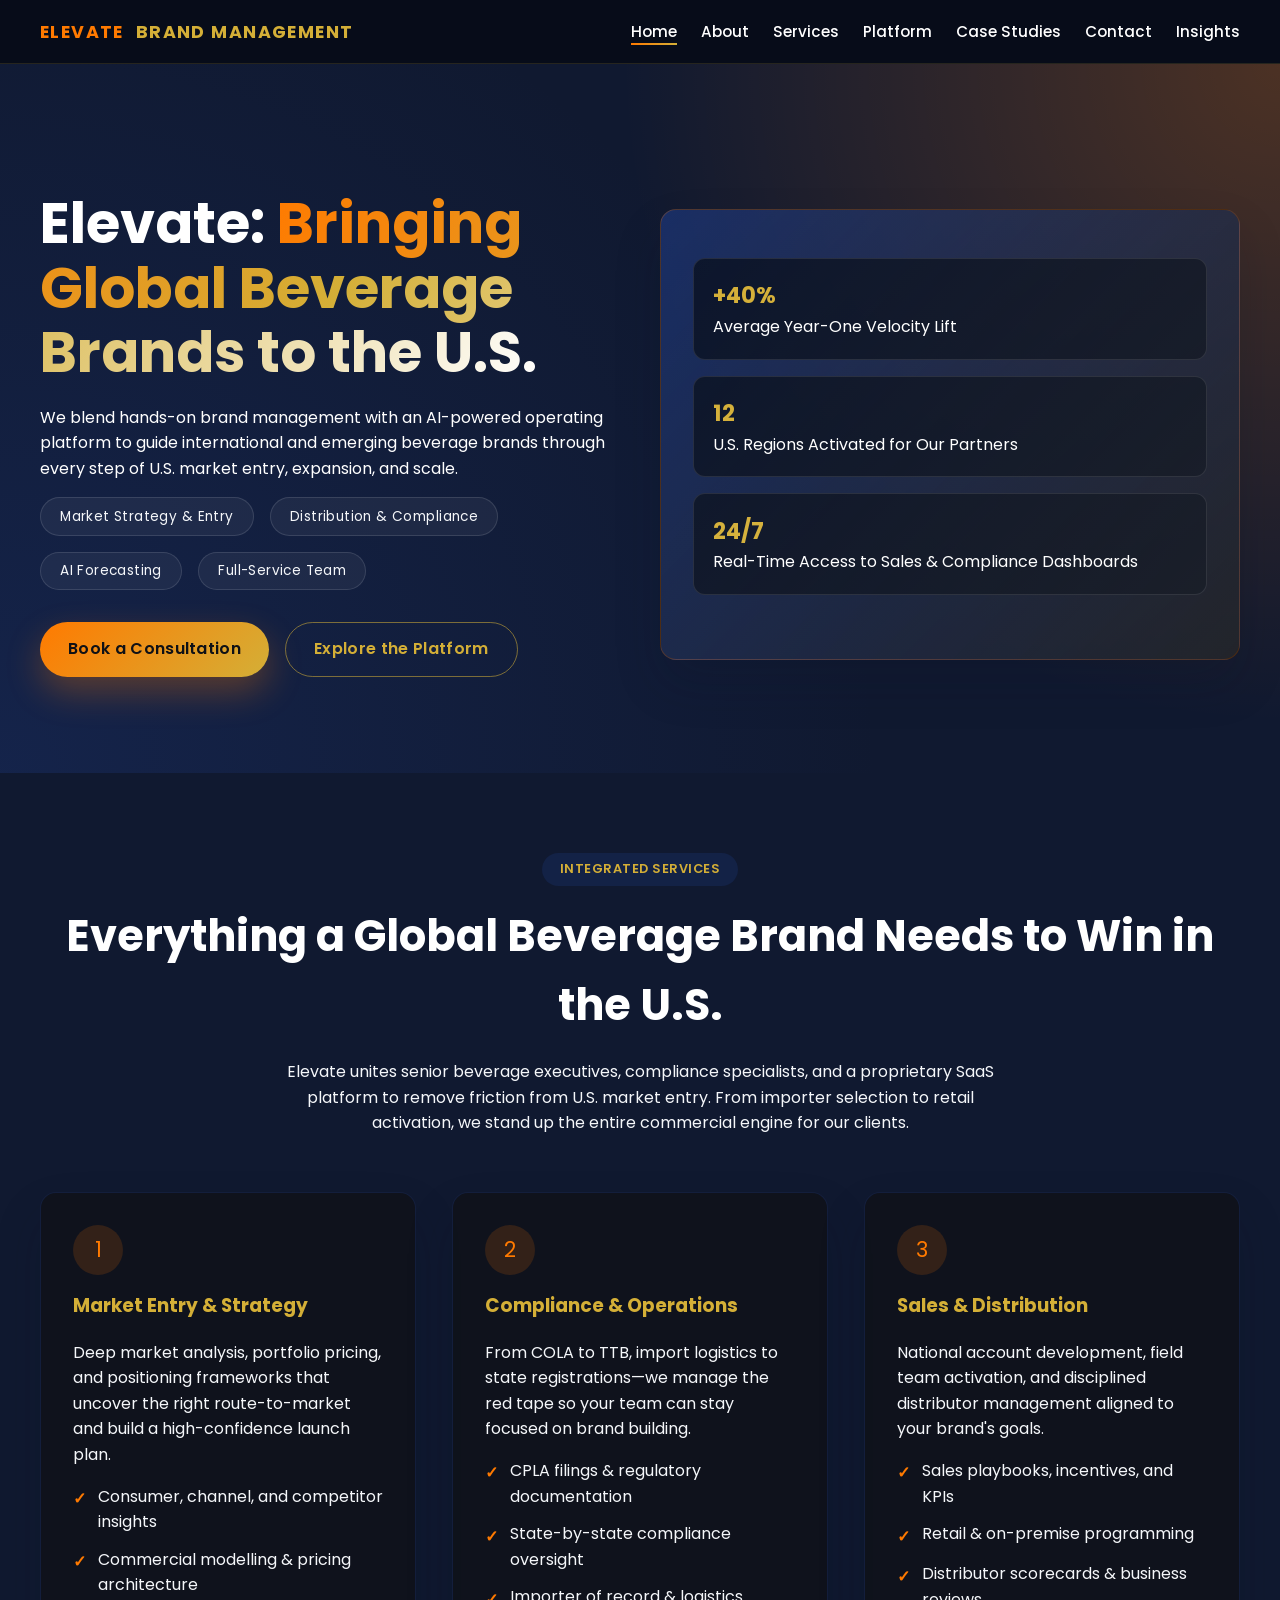
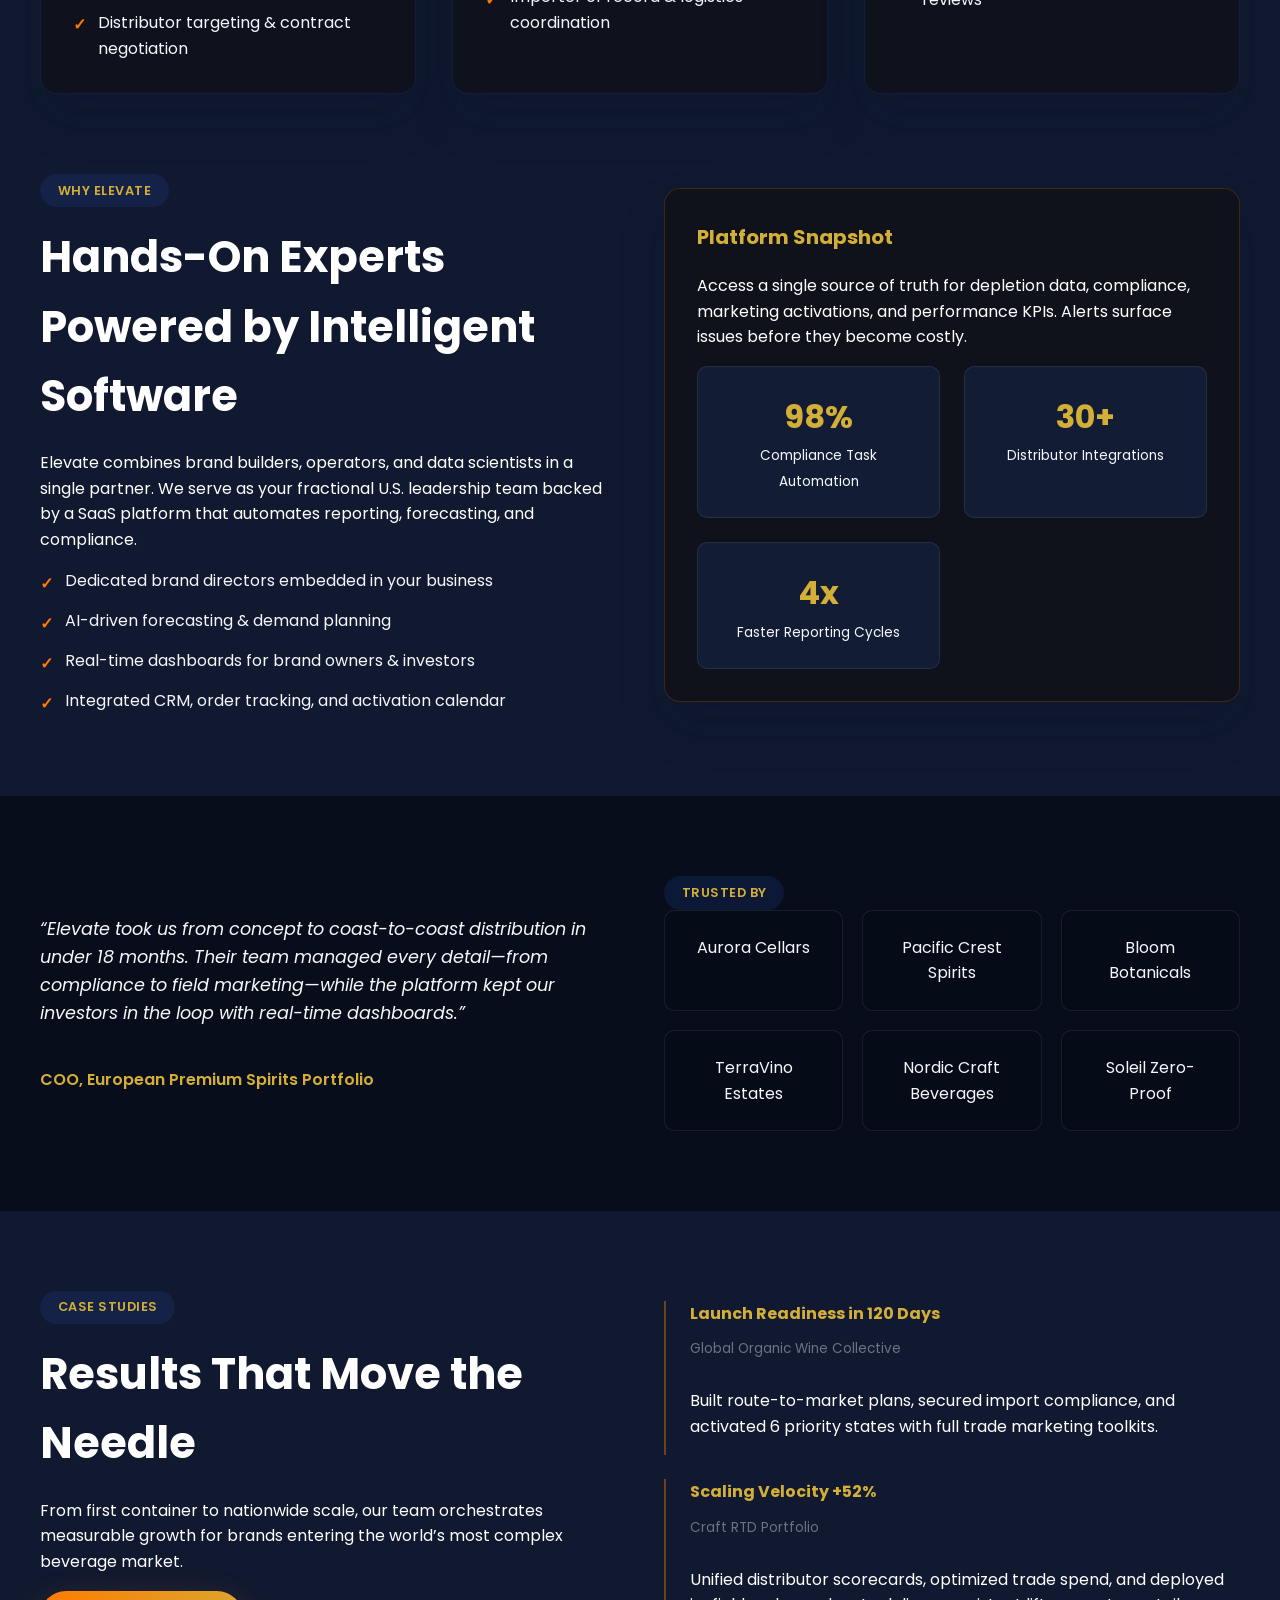
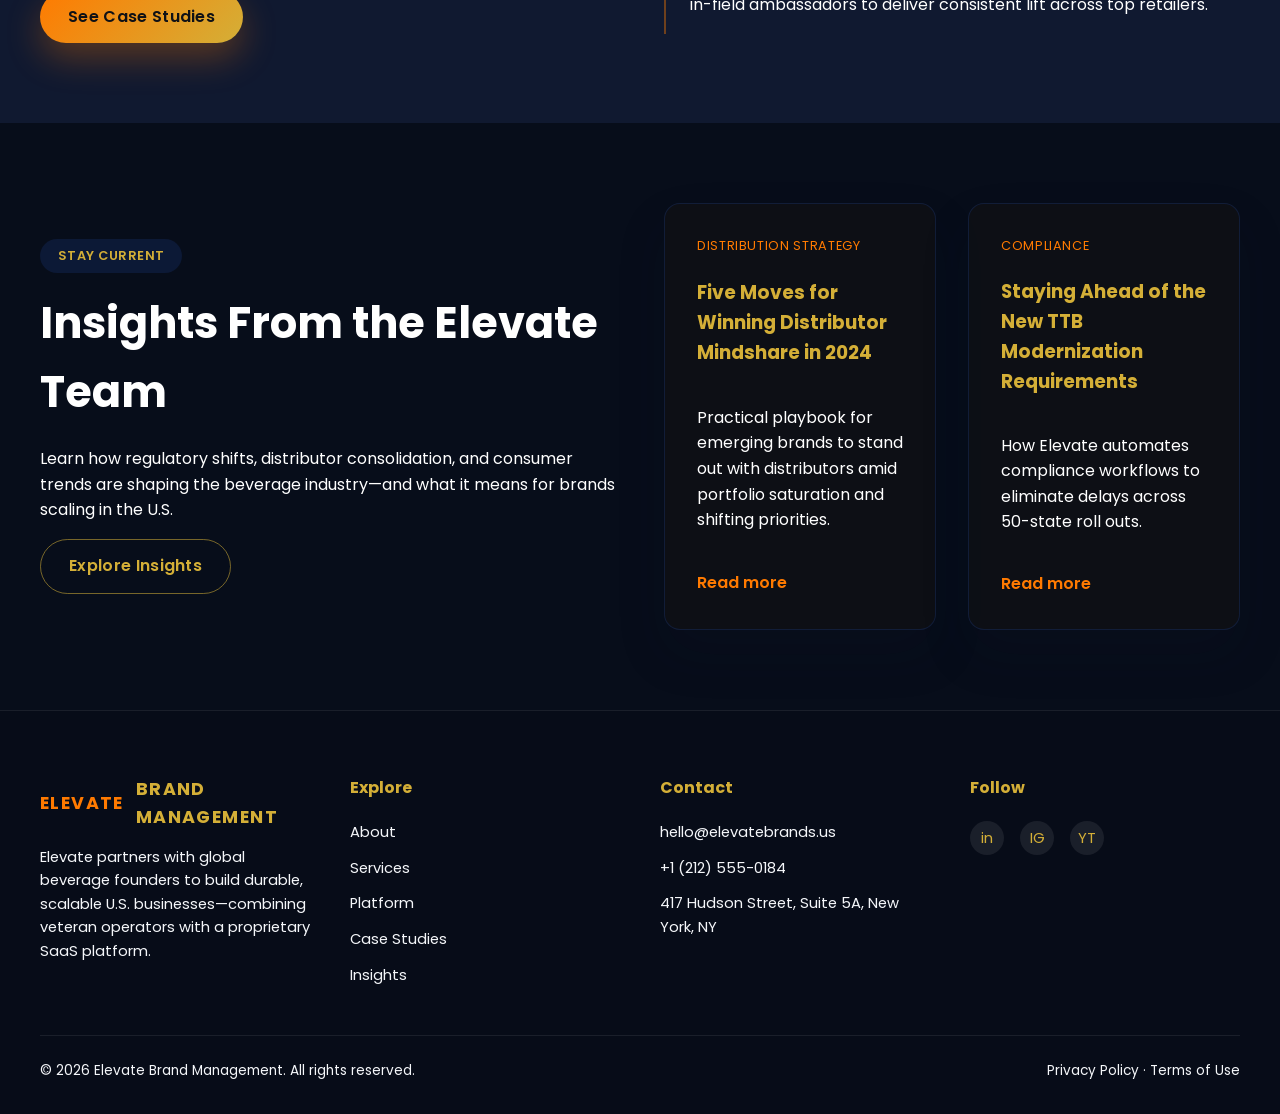
==== index.html @ 3a1da19d "Create Elevate marketing site" ====
<!DOCTYPE html>
<html lang="en">
  <head>
    <meta charset="UTF-8" />
    <meta name="viewport" content="width=device-width, initial-scale=1.0" />
    <title>Elevate | Bringing Global Beverage Brands to the U.S.</title>
    <link rel="preconnect" href="https://fonts.googleapis.com" />
    <link rel="preconnect" href="https://fonts.gstatic.com" crossorigin />
    <link
      href="https://fonts.googleapis.com/css2?family=Poppins:wght@400;500;600;700&family=Source+Sans+Pro:wght@400;600&display=swap"
      rel="stylesheet"
    />
    <link rel="stylesheet" href="assets/css/styles.css" />
  </head>
  <body>
    <header>
      <div class="container navbar">
        <a class="nav-brand" href="index.html">
          <span>Elevate</span> Brand Management
        </a>
        <nav>
          <button class="nav-toggle" aria-label="Toggle navigation">
            <span></span>
            <span></span>
            <span></span>
          </button>
          <ul class="nav-links">
            <li><a href="index.html">Home</a></li>
            <li><a href="about.html">About</a></li>
            <li><a href="services.html">Services</a></li>
            <li><a href="platform.html">Platform</a></li>
            <li><a href="case-studies.html">Case Studies</a></li>
            <li><a href="contact.html">Contact</a></li>
            <li><a href="blog.html">Insights</a></li>
          </ul>
        </nav>
      </div>
    </header>

    <main>
      <section class="hero">
        <div class="container hero-content">
          <div class="hero-text">
            <h1>
              Elevate: <span class="highlight">Bringing Global Beverage Brands to the U.S.</span>
            </h1>
            <p>
              We blend hands-on brand management with an AI-powered operating platform to guide
              international and emerging beverage brands through every step of U.S. market entry,
              expansion, and scale.
            </p>
            <div class="badge-row">
              <span class="badge">Market Strategy & Entry</span>
              <span class="badge">Distribution & Compliance</span>
              <span class="badge">AI Forecasting</span>
              <span class="badge">Full-Service Team</span>
            </div>
            <div style="margin-top: 2rem; display: flex; flex-wrap: wrap; gap: 1rem">
              <a class="btn" href="contact.html">Book a Consultation</a>
              <a class="btn secondary" href="platform.html">Explore the Platform</a>
            </div>
          </div>
          <div class="hero-image">
            <div class="stat-chip">
              <strong>+40%</strong>
              <span>Average Year-One Velocity Lift</span>
            </div>
            <div class="stat-chip">
              <strong>12</strong>
              <span>U.S. Regions Activated for Our Partners</span>
            </div>
            <div class="stat-chip">
              <strong>24/7</strong>
              <span>Real-Time Access to Sales & Compliance Dashboards</span>
            </div>
          </div>
        </div>
      </section>

      <section class="section" id="services">
        <div class="container">
          <div class="section-header">
            <span class="section-label">Integrated Services</span>
            <h2>Everything a Global Beverage Brand Needs to Win in the U.S.</h2>
            <p class="section-intro">
              Elevate unites senior beverage executives, compliance specialists, and a proprietary
              SaaS platform to remove friction from U.S. market entry. From importer selection to
              retail activation, we stand up the entire commercial engine for our clients.
            </p>
          </div>
          <div class="grid cols-3">
            <article class="card">
              <div class="icon-circle">1</div>
              <h3>Market Entry & Strategy</h3>
              <p>
                Deep market analysis, portfolio pricing, and positioning frameworks that uncover the
                right route-to-market and build a high-confidence launch plan.
              </p>
              <ul class="list">
                <li>Consumer, channel, and competitor insights</li>
                <li>Commercial modelling & pricing architecture</li>
                <li>Distributor targeting & contract negotiation</li>
              </ul>
            </article>
            <article class="card">
              <div class="icon-circle">2</div>
              <h3>Compliance & Operations</h3>
              <p>
                From COLA to TTB, import logistics to state registrations—we manage the red tape so
                your team can stay focused on brand building.
              </p>
              <ul class="list">
                <li>CPLA filings & regulatory documentation</li>
                <li>State-by-state compliance oversight</li>
                <li>Importer of record & logistics coordination</li>
              </ul>
            </article>
            <article class="card">
              <div class="icon-circle">3</div>
              <h3>Sales & Distribution</h3>
              <p>
                National account development, field team activation, and disciplined distributor
                management aligned to your brand's goals.
              </p>
              <ul class="list">
                <li>Sales playbooks, incentives, and KPIs</li>
                <li>Retail & on-premise programming</li>
                <li>Distributor scorecards & business reviews</li>
              </ul>
            </article>
          </div>
        </div>
      </section>

      <section class="section" style="padding-top: 0">
        <div class="container split">
          <div>
            <span class="section-label">Why Elevate</span>
            <h2>Hands-On Experts Powered by Intelligent Software</h2>
            <p>
              Elevate combines brand builders, operators, and data scientists in a single partner. We
              serve as your fractional U.S. leadership team backed by a SaaS platform that automates
              reporting, forecasting, and compliance.
            </p>
            <ul class="list">
              <li>Dedicated brand directors embedded in your business</li>
              <li>AI-driven forecasting & demand planning</li>
              <li>Real-time dashboards for brand owners & investors</li>
              <li>Integrated CRM, order tracking, and activation calendar</li>
            </ul>
          </div>
          <div class="hero-card">
            <h3>Platform Snapshot</h3>
            <p>
              Access a single source of truth for depletion data, compliance, marketing activations,
              and performance KPIs. Alerts surface issues before they become costly.
            </p>
            <div class="stat-grid">
              <div class="stat">
                <h4>98%</h4>
                <span>Compliance Task Automation</span>
              </div>
              <div class="stat">
                <h4>30+</h4>
                <span>Distributor Integrations</span>
              </div>
              <div class="stat">
                <h4>4x</h4>
                <span>Faster Reporting Cycles</span>
              </div>
            </div>
          </div>
        </div>
      </section>

      <section class="section" style="background: rgba(7, 12, 24, 0.92)">
        <div class="container split">
          <div class="testimonial">
            <blockquote>
              “Elevate took us from concept to coast-to-coast distribution in under 18 months. Their
              team managed every detail—from compliance to field marketing—while the platform kept our
              investors in the loop with real-time dashboards.”
            </blockquote>
            <cite>COO, European Premium Spirits Portfolio</cite>
          </div>
          <div>
            <span class="section-label">Trusted By</span>
            <div class="clients">
              <div class="client-card">Aurora Cellars</div>
              <div class="client-card">Pacific Crest Spirits</div>
              <div class="client-card">Bloom Botanicals</div>
              <div class="client-card">TerraVino Estates</div>
              <div class="client-card">Nordic Craft Beverages</div>
              <div class="client-card">Soleil Zero-Proof</div>
            </div>
          </div>
        </div>
      </section>

      <section class="section">
        <div class="container split">
          <div>
            <span class="section-label">Case Studies</span>
            <h2>Results That Move the Needle</h2>
            <p>
              From first container to nationwide scale, our team orchestrates measurable growth for
              brands entering the world’s most complex beverage market.
            </p>
            <a class="btn" href="case-studies.html">See Case Studies</a>
          </div>
          <div class="timeline">
            <div class="timeline-item">
              <h4>Launch Readiness in 120 Days</h4>
              <span>Global Organic Wine Collective</span>
              <p>
                Built route-to-market plans, secured import compliance, and activated 6 priority
                states with full trade marketing toolkits.
              </p>
            </div>
            <div class="timeline-item">
              <h4>Scaling Velocity +52%</h4>
              <span>Craft RTD Portfolio</span>
              <p>
                Unified distributor scorecards, optimized trade spend, and deployed in-field
                ambassadors to deliver consistent lift across top retailers.
              </p>
            </div>
          </div>
        </div>
      </section>

      <section class="section" style="background: rgba(7, 12, 24, 0.92)">
        <div class="container split">
          <div>
            <span class="section-label">Stay Current</span>
            <h2>Insights From the Elevate Team</h2>
            <p>
              Learn how regulatory shifts, distributor consolidation, and consumer trends are shaping
              the beverage industry—and what it means for brands scaling in the U.S.
            </p>
            <a class="btn secondary" href="blog.html">Explore Insights</a>
          </div>
          <div class="blog-list">
            <article class="blog-card">
              <span>Distribution Strategy</span>
              <h3>Five Moves for Winning Distributor Mindshare in 2024</h3>
              <p>
                Practical playbook for emerging brands to stand out with distributors amid portfolio
                saturation and shifting priorities.
              </p>
              <a href="blog.html">Read more</a>
            </article>
            <article class="blog-card">
              <span>Compliance</span>
              <h3>Staying Ahead of the New TTB Modernization Requirements</h3>
              <p>
                How Elevate automates compliance workflows to eliminate delays across 50-state roll
                outs.
              </p>
              <a href="blog.html">Read more</a>
            </article>
          </div>
        </div>
      </section>
    </main>

    <footer>
      <div class="container">
        <div class="footer-grid">
          <div>
            <a class="nav-brand" href="index.html">
              <span>Elevate</span> Brand Management
            </a>
            <p>
              Elevate partners with global beverage founders to build durable, scalable U.S.
              businesses—combining veteran operators with a proprietary SaaS platform.
            </p>
          </div>
          <div>
            <h4>Explore</h4>
            <ul>
              <li><a href="about.html">About</a></li>
              <li><a href="services.html">Services</a></li>
              <li><a href="platform.html">Platform</a></li>
              <li><a href="case-studies.html">Case Studies</a></li>
              <li><a href="blog.html">Insights</a></li>
            </ul>
          </div>
          <div>
            <h4>Contact</h4>
            <ul>
              <li>hello@elevatebrands.us</li>
              <li>+1 (212) 555-0184</li>
              <li>417 Hudson Street, Suite 5A, New York, NY</li>
            </ul>
          </div>
          <div>
            <h4>Follow</h4>
            <div class="socials">
              <a href="#" aria-label="LinkedIn">in</a>
              <a href="#" aria-label="Instagram">IG</a>
              <a href="#" aria-label="YouTube">YT</a>
            </div>
          </div>
        </div>
        <div class="footer-bottom">
          <span>© <span id="year"></span> Elevate Brand Management. All rights reserved.</span>
          <span>Privacy Policy · Terms of Use</span>
        </div>
      </div>
    </footer>

    <script src="assets/js/main.js"></script>
    <script>
      document.getElementById('year').textContent = new Date().getFullYear();
    </script>
  </body>
</html>
---- assets/css/styles.css ----
:root {
  --color-black: #0f1116;
  --color-royal-blue: #1f3c88;
  --color-orange: #ff7a00;
  --color-gold: #d4af37;
  --color-white: #ffffff;
  --color-silver: #f5f7fa;
  --color-slate: #6c7283;
  --color-navy: #101930;
  --font-primary: 'Poppins', 'Segoe UI', sans-serif;
  --font-secondary: 'Source Sans Pro', 'Helvetica Neue', sans-serif;
  --max-width: 1200px;
  --transition: all 0.3s ease;
  --radius-md: 16px;
  --radius-sm: 10px;
  --shadow-soft: 0 24px 48px rgba(10, 20, 40, 0.16);
}

* {
  box-sizing: border-box;
}

body {
  margin: 0;
  font-family: var(--font-primary);
  color: var(--color-white);
  background-color: var(--color-navy);
  line-height: 1.6;
}

a {
  color: inherit;
  text-decoration: none;
}

a:hover,
a:focus {
  text-decoration: none;
}

img {
  max-width: 100%;
  display: block;
}

.container {
  width: min(100% - 3rem, var(--max-width));
  margin-inline: auto;
}

.btn {
  display: inline-flex;
  align-items: center;
  justify-content: center;
  gap: 0.5rem;
  padding: 0.85rem 1.75rem;
  border-radius: 999px;
  border: none;
  font-weight: 600;
  letter-spacing: 0.02em;
  cursor: pointer;
  transition: var(--transition);
  background: linear-gradient(135deg, var(--color-orange), var(--color-gold));
  color: var(--color-black);
  box-shadow: 0 15px 35px rgba(255, 122, 0, 0.3);
}

.btn.secondary {
  background: transparent;
  color: var(--color-gold);
  border: 1px solid rgba(212, 175, 55, 0.55);
  box-shadow: none;
}

.btn.secondary:hover {
  background: rgba(212, 175, 55, 0.1);
}

.btn:hover,
.btn:focus {
  transform: translateY(-2px);
  box-shadow: 0 18px 35px rgba(255, 122, 0, 0.35);
}

header {
  position: sticky;
  top: 0;
  z-index: 100;
  backdrop-filter: blur(18px);
  background: rgba(7, 12, 24, 0.9);
  border-bottom: 1px solid rgba(212, 175, 55, 0.15);
}

.navbar {
  display: flex;
  align-items: center;
  justify-content: space-between;
  padding: 1.1rem 0;
}

.nav-brand {
  display: flex;
  align-items: center;
  gap: 0.75rem;
  font-weight: 700;
  letter-spacing: 0.08em;
  text-transform: uppercase;
  font-size: 1.1rem;
  color: var(--color-gold);
}

.nav-brand span {
  color: var(--color-orange);
}

.nav-links {
  display: flex;
  align-items: center;
  gap: 1.5rem;
  list-style: none;
  margin: 0;
  padding: 0;
}

.nav-links a {
  color: var(--color-white);
  font-weight: 500;
  font-size: 0.95rem;
  position: relative;
  padding-bottom: 0.2rem;
}

.nav-links a::after {
  content: "";
  position: absolute;
  left: 0;
  bottom: 0;
  width: 0;
  height: 2px;
  background: linear-gradient(90deg, var(--color-orange), var(--color-gold));
  transition: var(--transition);
}

.nav-links a:hover::after,
.nav-links a:focus::after,
.nav-links a.active::after {
  width: 100%;
}

.nav-toggle {
  display: none;
  flex-direction: column;
  gap: 0.35rem;
  background: none;
  border: none;
  cursor: pointer;
}

.nav-toggle span {
  width: 26px;
  height: 3px;
  border-radius: 999px;
  background: var(--color-white);
  transition: var(--transition);
}

.hero {
  position: relative;
  padding: 8rem 0 6rem;
  overflow: hidden;
}

.hero::before {
  content: "";
  position: absolute;
  inset: 0;
  background: radial-gradient(circle at top right, rgba(255, 122, 0, 0.25), transparent 45%),
    radial-gradient(circle at bottom left, rgba(31, 60, 136, 0.3), transparent 60%);
  z-index: -1;
}

.hero-content {
  display: grid;
  gap: 2.5rem;
  align-items: center;
  grid-template-columns: repeat(auto-fit, minmax(280px, 1fr));
}

.hero-text h1 {
  font-size: clamp(2.5rem, 5vw, 3.5rem);
  margin: 0 0 1.2rem;
  line-height: 1.15;
}

.hero-text .highlight {
  background: linear-gradient(120deg, var(--color-orange) 0%, var(--color-gold) 45%, var(--color-white) 100%);
  -webkit-background-clip: text;
  -webkit-text-fill-color: transparent;
}

.hero-card {
  background: rgba(15, 17, 22, 0.8);
  border: 1px solid rgba(255, 122, 0, 0.2);
  border-radius: var(--radius-md);
  padding: 2rem;
  box-shadow: var(--shadow-soft);
}

.hero-card h3 {
  color: var(--color-gold);
  margin-top: 0;
  font-size: 1.25rem;
}

.section {
  padding: 5rem 0;
}

.section-header {
  text-align: center;
  margin-bottom: 3.5rem;
}

.section-label {
  display: inline-flex;
  align-items: center;
  gap: 0.5rem;
  padding: 0.4rem 1.1rem;
  border-radius: 999px;
  background: rgba(31, 60, 136, 0.25);
  color: var(--color-gold);
  font-weight: 600;
  letter-spacing: 0.04em;
  text-transform: uppercase;
  font-size: 0.8rem;
}

.section h2 {
  font-size: clamp(2rem, 4vw, 2.7rem);
  margin: 1rem 0 1.2rem;
}

.section p.section-intro {
  margin-inline: auto;
  max-width: 720px;
  color: var(--color-silver);
}

.grid {
  display: grid;
  gap: 2.25rem;
}

.grid.cols-3 {
  grid-template-columns: repeat(auto-fit, minmax(260px, 1fr));
}

.card {
  background: rgba(15, 17, 22, 0.75);
  border-radius: var(--radius-md);
  padding: 2rem;
  border: 1px solid rgba(31, 60, 136, 0.3);
  box-shadow: var(--shadow-soft);
  position: relative;
  overflow: hidden;
}

.card::before {
  content: "";
  position: absolute;
  inset: 0;
  background: linear-gradient(135deg, rgba(31, 60, 136, 0.4), transparent 65%);
  opacity: 0;
  transition: var(--transition);
  z-index: 0;
}

.card:hover::before {
  opacity: 1;
}

.card > * {
  position: relative;
  z-index: 1;
}

.card h3 {
  margin-top: 0;
  color: var(--color-gold);
}

.card p {
  color: var(--color-silver);
}

.card .icon-circle {
  width: 50px;
  height: 50px;
  border-radius: 999px;
  display: grid;
  place-items: center;
  background: rgba(255, 122, 0, 0.15);
  color: var(--color-orange);
  font-size: 1.3rem;
  margin-bottom: 1rem;
}

.list {
  list-style: none;
  padding: 0;
  margin: 0;
  display: grid;
  gap: 0.75rem;
}

.list li {
  display: flex;
  align-items: flex-start;
  gap: 0.75rem;
  color: var(--color-silver);
}

.list li::before {
  content: "\2713";
  color: var(--color-orange);
  font-weight: 700;
  margin-top: 0.15rem;
}

.split {
  display: grid;
  gap: 3rem;
  grid-template-columns: repeat(auto-fit, minmax(280px, 1fr));
  align-items: center;
}

.badge-row {
  display: flex;
  flex-wrap: wrap;
  gap: 1rem;
}

.badge {
  padding: 0.45rem 1.2rem;
  border-radius: 999px;
  border: 1px solid rgba(255, 255, 255, 0.12);
  background: rgba(255, 255, 255, 0.05);
  font-size: 0.85rem;
  letter-spacing: 0.03em;
  color: var(--color-silver);
}

.stat-grid {
  display: grid;
  gap: 1.5rem;
  grid-template-columns: repeat(auto-fit, minmax(160px, 1fr));
}

.stat {
  padding: 1.5rem;
  border-radius: var(--radius-sm);
  background: rgba(31, 60, 136, 0.25);
  border: 1px solid rgba(255, 255, 255, 0.08);
  text-align: center;
}

.stat h4 {
  margin: 0;
  font-size: 2rem;
  color: var(--color-gold);
}

.stat span {
  color: var(--color-silver);
  font-size: 0.85rem;
}

.testimonial {
  display: grid;
  gap: 1.5rem;
  align-items: center;
}

.testimonial blockquote {
  margin: 0;
  font-size: 1.1rem;
  color: var(--color-silver);
  font-style: italic;
}

.testimonial cite {
  display: block;
  margin-top: 1rem;
  color: var(--color-gold);
  font-style: normal;
  font-weight: 600;
}

.faq {
  display: grid;
  gap: 1rem;
}

.faq-item {
  padding: 1.5rem;
  background: rgba(15, 17, 22, 0.78);
  border-radius: var(--radius-sm);
  border: 1px solid rgba(31, 60, 136, 0.35);
}

.faq-item h4 {
  margin: 0 0 0.6rem;
  color: var(--color-gold);
}

.faq-item p {
  margin: 0;
  color: var(--color-silver);
}

footer {
  padding: 4rem 0 2rem;
  background: rgba(7, 12, 24, 0.95);
  border-top: 1px solid rgba(255, 255, 255, 0.08);
}

.footer-grid {
  display: grid;
  gap: 2.5rem;
  grid-template-columns: repeat(auto-fit, minmax(220px, 1fr));
}

footer h4 {
  margin-top: 0;
  color: var(--color-gold);
}

footer p,
footer li,
footer a {
  color: var(--color-silver);
  font-size: 0.92rem;
}

footer ul {
  list-style: none;
  padding: 0;
  margin: 0;
  display: grid;
  gap: 0.75rem;
}

.footer-bottom {
  display: flex;
  flex-wrap: wrap;
  justify-content: space-between;
  align-items: center;
  gap: 1rem;
  margin-top: 3rem;
  padding-top: 1.5rem;
  border-top: 1px solid rgba(255, 255, 255, 0.08);
  color: var(--color-silver);
  font-size: 0.85rem;
}

.socials {
  display: flex;
  gap: 1rem;
}

.socials a {
  width: 34px;
  height: 34px;
  border-radius: 50%;
  display: grid;
  place-items: center;
  background: rgba(255, 255, 255, 0.08);
  color: var(--color-gold);
}

.hero-image {
  position: relative;
  border-radius: var(--radius-md);
  overflow: hidden;
  border: 1px solid rgba(255, 122, 0, 0.25);
  background: linear-gradient(135deg, rgba(31, 60, 136, 0.6), rgba(15, 17, 22, 0.9));
  padding: 3rem 2rem;
  box-shadow: var(--shadow-soft);
}

.hero-image::after {
  content: "";
  position: absolute;
  inset: 0;
  background: linear-gradient(135deg, transparent, rgba(255, 255, 255, 0.08));
  pointer-events: none;
}

.hero-image .stat-chip {
  background: rgba(7, 12, 24, 0.7);
  border: 1px solid rgba(255, 255, 255, 0.1);
  border-radius: 12px;
  padding: 1.2rem;
  margin-bottom: 1rem;
}

.hero-image .stat-chip strong {
  display: block;
  color: var(--color-gold);
  font-size: 1.4rem;
}

.contact-card {
  background: rgba(15, 17, 22, 0.8);
  border: 1px solid rgba(31, 60, 136, 0.3);
  border-radius: var(--radius-md);
  padding: 2.25rem;
  box-shadow: var(--shadow-soft);
}

.contact-card form {
  display: grid;
  gap: 1.25rem;
}

.contact-card label {
  font-weight: 600;
  color: var(--color-gold);
  font-size: 0.95rem;
}

.contact-card input,
.contact-card textarea,
.contact-card select {
  width: 100%;
  padding: 0.85rem 1rem;
  border-radius: 12px;
  border: 1px solid rgba(255, 255, 255, 0.12);
  background: rgba(7, 12, 24, 0.6);
  color: var(--color-white);
  font-family: var(--font-secondary);
  font-size: 0.95rem;
  transition: var(--transition);
}

.contact-card textarea {
  min-height: 140px;
  resize: vertical;
}

.contact-card input:focus,
.contact-card textarea:focus,
.contact-card select:focus {
  outline: none;
  border-color: rgba(255, 122, 0, 0.7);
  box-shadow: 0 0 0 3px rgba(255, 122, 0, 0.2);
}

.table {
  width: 100%;
  border-collapse: collapse;
  margin-top: 2rem;
}

.table th,
.table td {
  padding: 1rem;
  text-align: left;
  border-bottom: 1px solid rgba(255, 255, 255, 0.08);
  color: var(--color-silver);
  font-size: 0.95rem;
}

.table th {
  color: var(--color-gold);
  text-transform: uppercase;
  font-size: 0.75rem;
  letter-spacing: 0.08em;
}

.case-study {
  background: rgba(15, 17, 22, 0.8);
  border-radius: var(--radius-md);
  border: 1px solid rgba(255, 255, 255, 0.08);
  padding: 2.25rem;
  box-shadow: var(--shadow-soft);
  display: grid;
  gap: 1.5rem;
}

.case-study header {
  display: flex;
  flex-direction: column;
  gap: 0.25rem;
  border-bottom: none;
  position: relative;
  background: transparent;
  padding: 0;
}

.case-study h3 {
  margin: 0;
  color: var(--color-gold);
}

.case-study .tags {
  display: flex;
  flex-wrap: wrap;
  gap: 0.6rem;
}

.case-study .tag {
  padding: 0.35rem 1rem;
  border-radius: 999px;
  background: rgba(31, 60, 136, 0.35);
  color: var(--color-white);
  font-size: 0.8rem;
  letter-spacing: 0.05em;
  text-transform: uppercase;
}

.case-study strong {
  color: var(--color-orange);
}

.timeline {
  display: grid;
  gap: 1.5rem;
}

.timeline-item {
  display: grid;
  gap: 0.75rem;
  padding-left: 1.5rem;
  border-left: 2px solid rgba(255, 122, 0, 0.4);
}

.timeline-item h4 {
  margin: 0;
  color: var(--color-gold);
}

.timeline-item span {
  color: var(--color-slate);
  font-size: 0.85rem;
}

.clients {
  display: grid;
  gap: 1.2rem;
  grid-template-columns: repeat(auto-fit, minmax(140px, 1fr));
}

.client-card {
  border-radius: var(--radius-sm);
  background: rgba(7, 12, 24, 0.65);
  border: 1px solid rgba(255, 255, 255, 0.08);
  padding: 1.5rem;
  text-align: center;
  color: var(--color-silver);
}

.blog-list {
  display: grid;
  gap: 2rem;
  grid-template-columns: repeat(auto-fit, minmax(260px, 1fr));
}

.blog-card {
  padding: 2rem;
  background: rgba(15, 17, 22, 0.85);
  border-radius: var(--radius-md);
  border: 1px solid rgba(31, 60, 136, 0.3);
  box-shadow: var(--shadow-soft);
  display: grid;
  gap: 1.25rem;
}

.blog-card span {
  color: var(--color-orange);
  font-size: 0.8rem;
  letter-spacing: 0.05em;
  text-transform: uppercase;
}

.blog-card h3 {
  margin: 0;
  color: var(--color-gold);
}

.blog-card a {
  color: var(--color-orange);
  font-weight: 600;
}

.values-grid {
  display: grid;
  gap: 2rem;
  grid-template-columns: repeat(auto-fit, minmax(220px, 1fr));
}

.value-card {
  padding: 2rem;
  border-radius: var(--radius-md);
  background: rgba(7, 12, 24, 0.75);
  border: 1px solid rgba(31, 60, 136, 0.35);
}

.value-card h3 {
  margin-top: 0;
  color: var(--color-gold);
}

.team-grid {
  display: grid;
  gap: 2rem;
  grid-template-columns: repeat(auto-fit, minmax(220px, 1fr));
}

.team-card {
  background: rgba(15, 17, 22, 0.8);
  border-radius: var(--radius-md);
  border: 1px solid rgba(255, 255, 255, 0.08);
  padding: 2rem;
  text-align: center;
}

.team-card h3 {
  margin: 1.2rem 0 0.35rem;
  color: var(--color-gold);
}

.team-card span {
  color: var(--color-orange);
  font-size: 0.9rem;
  letter-spacing: 0.05em;
}

.platform-metrics {
  display: grid;
  gap: 1.5rem;
  grid-template-columns: repeat(auto-fit, minmax(200px, 1fr));
}

.platform-card {
  padding: 2rem;
  border-radius: var(--radius-md);
  border: 1px solid rgba(31, 60, 136, 0.35);
  background: rgba(7, 12, 24, 0.8);
  box-shadow: var(--shadow-soft);
}

.platform-card h3 {
  margin-top: 0;
  color: var(--color-gold);
}

.platform-card p {
  color: var(--color-silver);
}

.data-visual {
  border-radius: var(--radius-md);
  border: 1px solid rgba(255, 255, 255, 0.08);
  background: linear-gradient(135deg, rgba(31, 60, 136, 0.45), rgba(7, 12, 24, 0.8));
  padding: 2.5rem;
  box-shadow: var(--shadow-soft);
}

.data-visual h3 {
  margin-top: 0;
  color: var(--color-gold);
}

.chips {
  display: flex;
  flex-wrap: wrap;
  gap: 0.6rem;
}

.chip {
  padding: 0.35rem 1rem;
  border-radius: 999px;
  background: rgba(255, 255, 255, 0.08);
  color: var(--color-silver);
  font-size: 0.85rem;
}

@media (max-width: 960px) {
  .nav-links {
    position: absolute;
    top: 100%;
    right: 1.5rem;
    background: rgba(7, 12, 24, 0.95);
    flex-direction: column;
    width: 220px;
    padding: 1.5rem;
    border-radius: var(--radius-md);
    border: 1px solid rgba(255, 255, 255, 0.08);
    box-shadow: var(--shadow-soft);
    transform-origin: top right;
    transform: scale(0.95);
    opacity: 0;
    pointer-events: none;
    transition: var(--transition);
  }

  .nav-links.open {
    opacity: 1;
    pointer-events: auto;
    transform: scale(1);
  }

  .nav-toggle {
    display: flex;
  }
}

@media (max-width: 640px) {
  .hero {
    padding: 6rem 0 4rem;
  }

  .section {
    padding: 4rem 0;
  }

  .btn {
    width: 100%;
  }
}
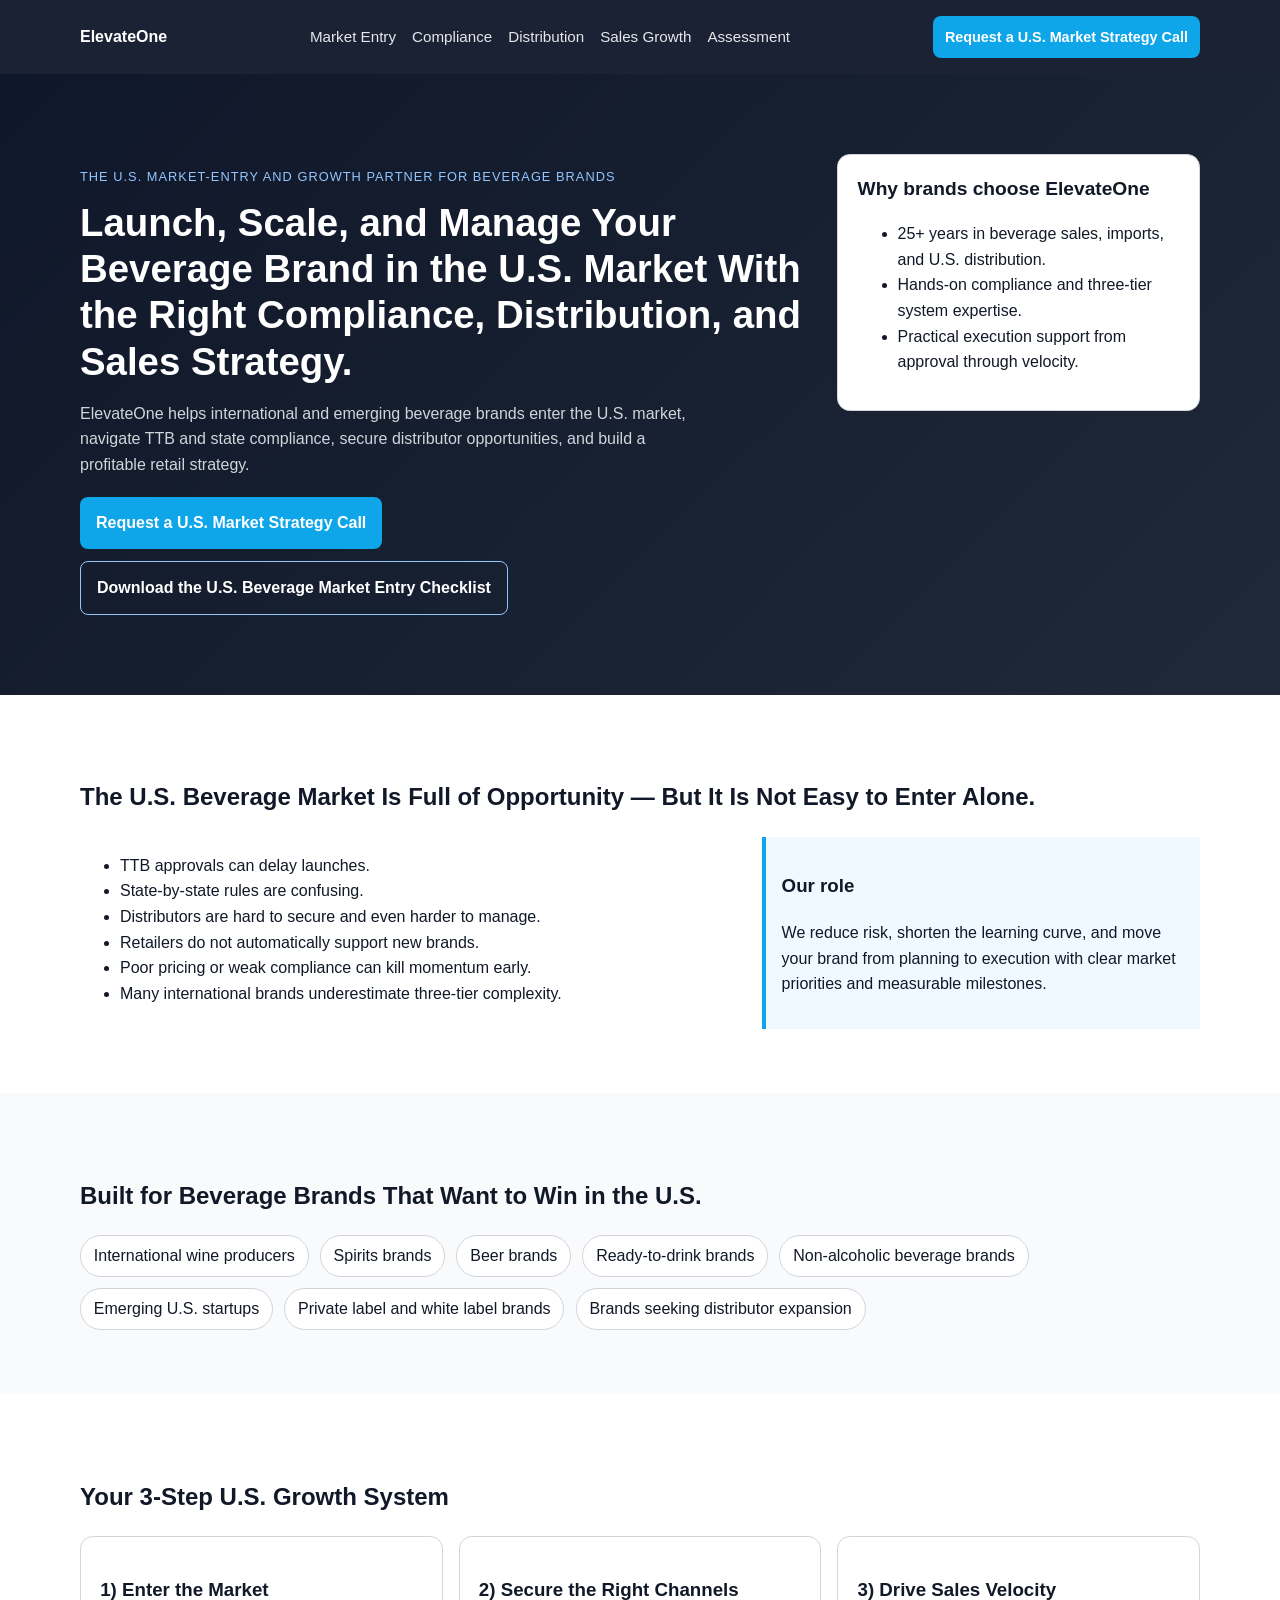
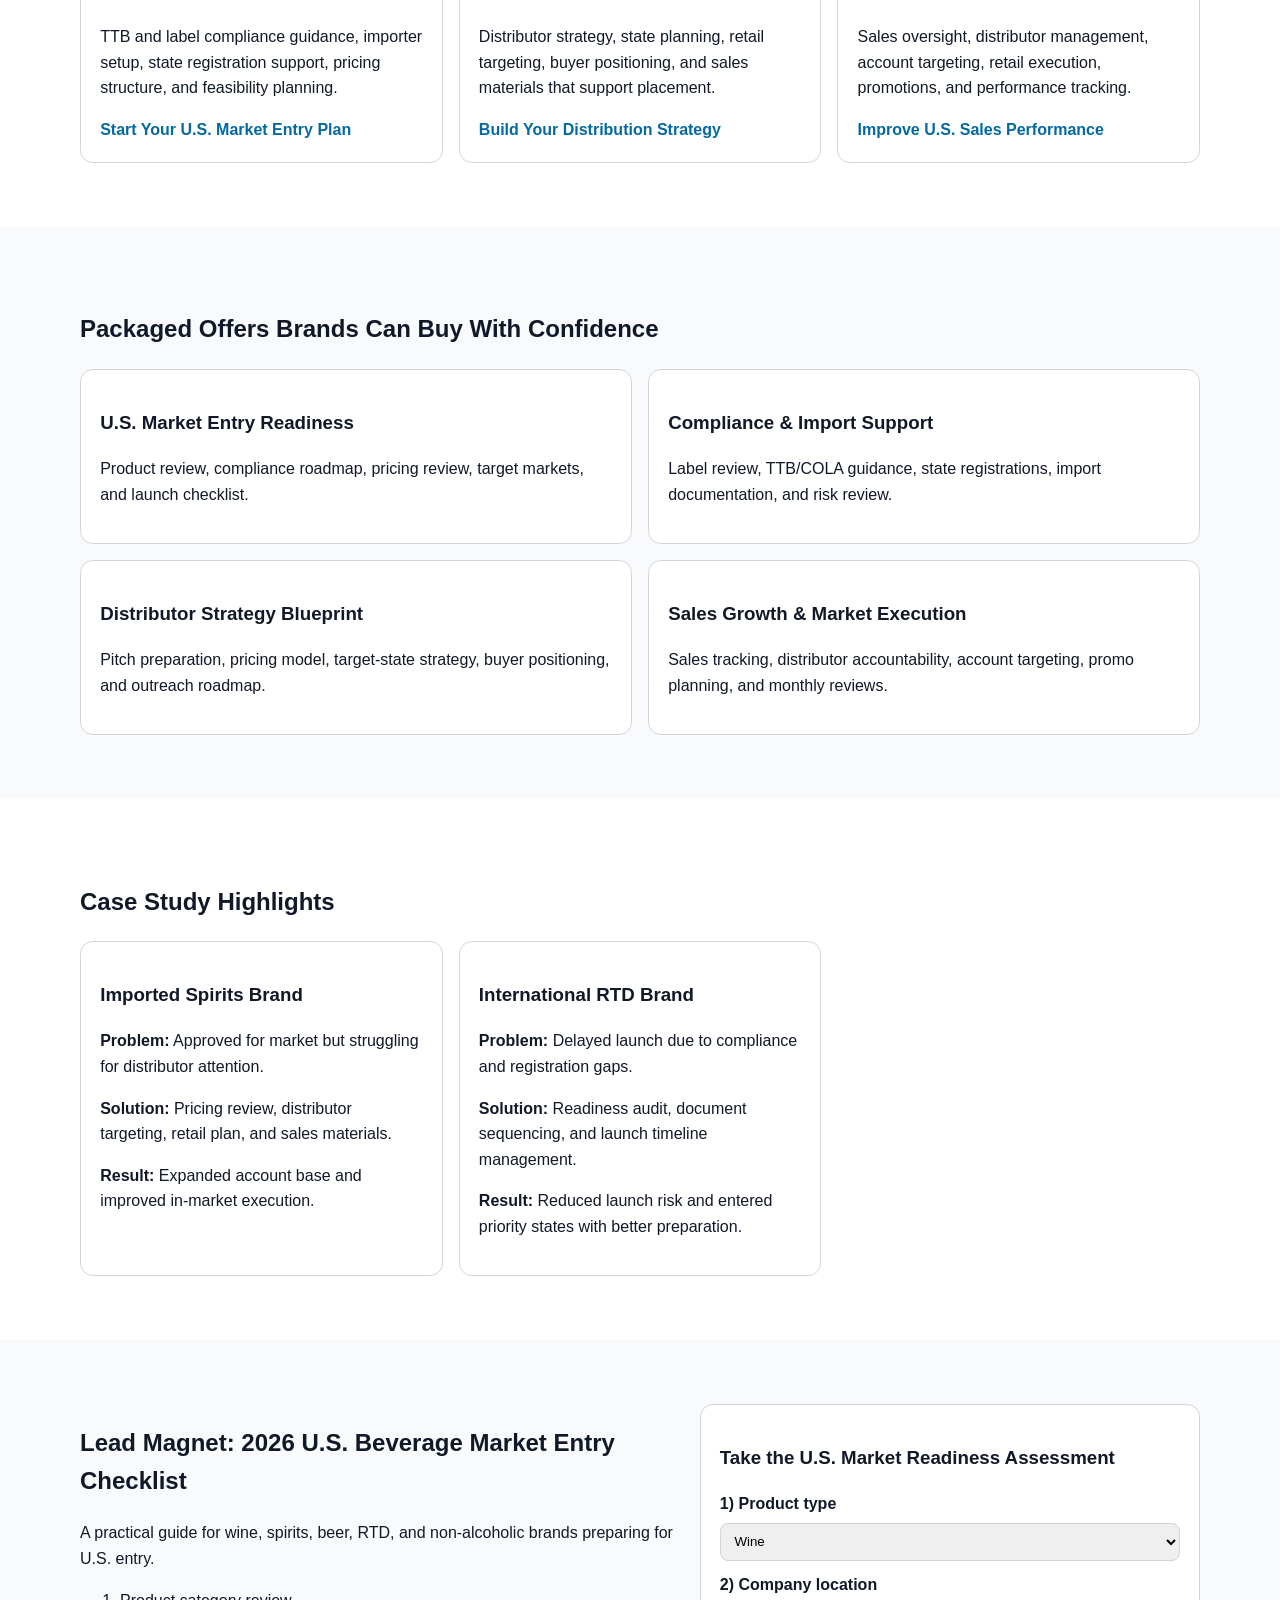
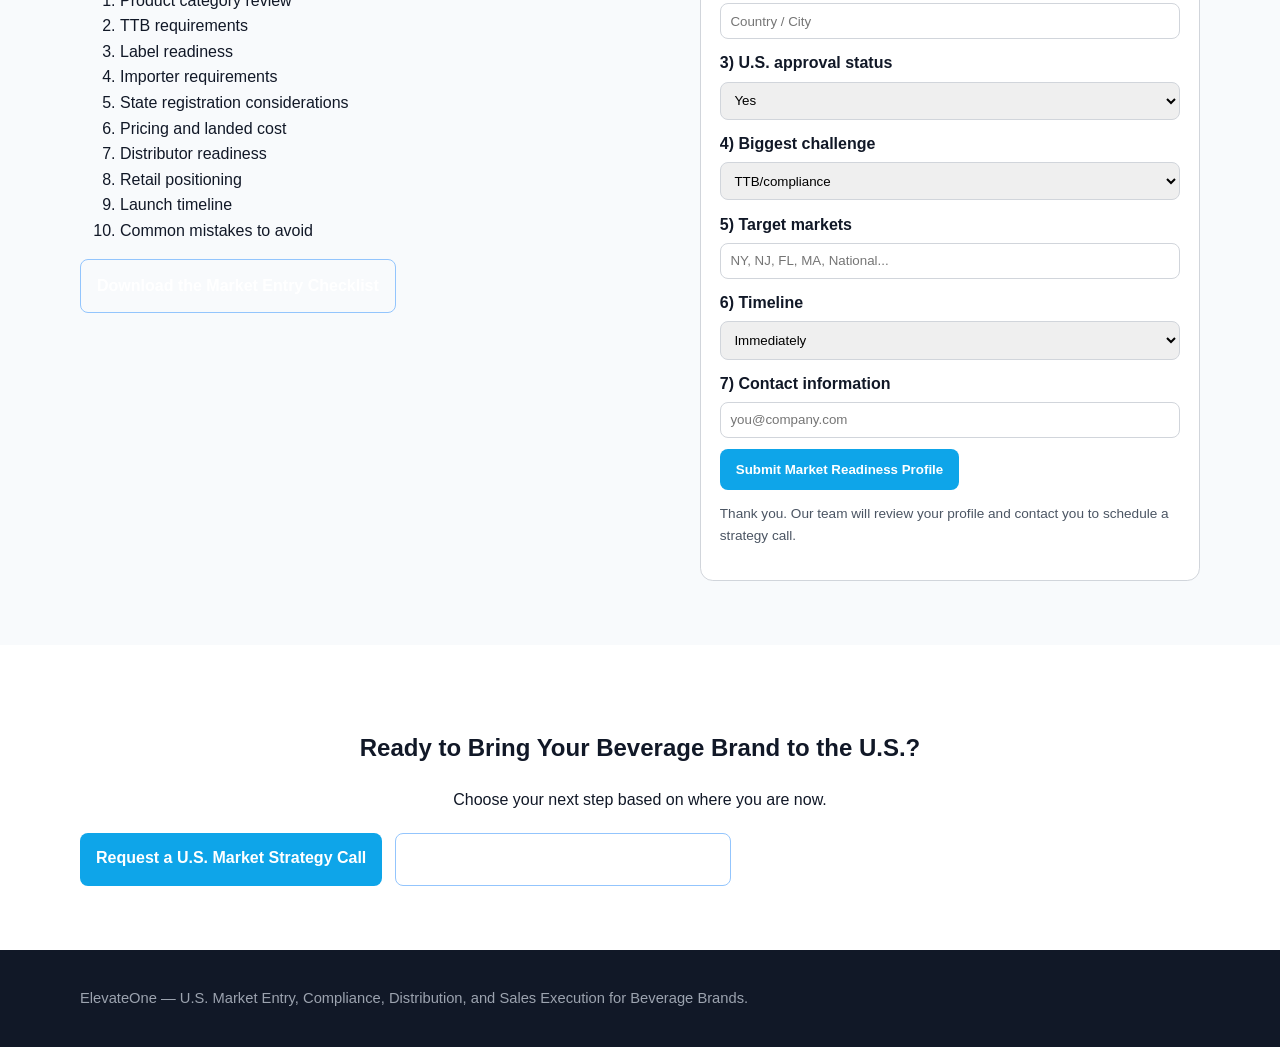
==== commit b740bc60: "Build conversion-focused ElevateOne marketing homepage" ====
--- a/index.html
+++ b/index.html
@@ -1,318 +1,198 @@
 <!DOCTYPE html>
 <html lang="en">
-  <head>
-    <meta charset="UTF-8" />
-    <meta name="viewport" content="width=device-width, initial-scale=1.0" />
-    <title>Elevate | Bringing Global Beverage Brands to the U.S.</title>
-    <link rel="preconnect" href="https://fonts.googleapis.com" />
-    <link rel="preconnect" href="https://fonts.gstatic.com" crossorigin />
-    <link
-      href="https://fonts.googleapis.com/css2?family=Poppins:wght@400;500;600;700&family=Source+Sans+Pro:wght@400;600&display=swap"
-      rel="stylesheet"
-    />
-    <link rel="stylesheet" href="assets/css/styles.css" />
-  </head>
-  <body>
-    <header>
-      <div class="container navbar">
-        <a class="nav-brand" href="index.html">
-          <span>Elevate</span> Brand Management
-        </a>
-        <nav>
-          <button class="nav-toggle" aria-label="Toggle navigation">
-            <span></span>
-            <span></span>
-            <span></span>
-          </button>
-          <ul class="nav-links">
-            <li><a href="index.html">Home</a></li>
-            <li><a href="about.html">About</a></li>
-            <li><a href="services.html">Services</a></li>
-            <li><a href="platform.html">Platform</a></li>
-            <li><a href="case-studies.html">Case Studies</a></li>
-            <li><a href="contact.html">Contact</a></li>
-            <li><a href="blog.html">Insights</a></li>
-          </ul>
-        </nav>
-      </div>
-    </header>
+<head>
+  <meta charset="UTF-8" />
+  <meta name="viewport" content="width=device-width, initial-scale=1.0" />
+  <title>ElevateOne | U.S. Beverage Market Entry & Growth</title>
+  <link rel="stylesheet" href="styles.css" />
+</head>
+<body>
+  <header class="site-header">
+    <div class="container nav-wrap">
+      <div class="logo">ElevateOne</div>
+      <nav>
+        <a href="#market-entry">Market Entry</a>
+        <a href="#compliance">Compliance</a>
+        <a href="#distribution">Distribution</a>
+        <a href="#sales">Sales Growth</a>
+        <a href="#readiness">Assessment</a>
+      </nav>
+      <a class="btn btn-small" href="#strategy-call">Request a U.S. Market Strategy Call</a>
+    </div>
+  </header>
 
-    <main>
-      <section class="hero">
-        <div class="container hero-content">
-          <div class="hero-text">
-            <h1>
-              Elevate: <span class="highlight">Bringing Global Beverage Brands to the U.S.</span>
-            </h1>
-            <p>
-              We blend hands-on brand management with an AI-powered operating platform to guide
-              international and emerging beverage brands through every step of U.S. market entry,
-              expansion, and scale.
-            </p>
-            <div class="badge-row">
-              <span class="badge">Market Strategy & Entry</span>
-              <span class="badge">Distribution & Compliance</span>
-              <span class="badge">AI Forecasting</span>
-              <span class="badge">Full-Service Team</span>
-            </div>
-            <div style="margin-top: 2rem; display: flex; flex-wrap: wrap; gap: 1rem">
-              <a class="btn" href="contact.html">Book a Consultation</a>
-              <a class="btn secondary" href="platform.html">Explore the Platform</a>
-            </div>
-          </div>
-          <div class="hero-image">
-            <div class="stat-chip">
-              <strong>+40%</strong>
-              <span>Average Year-One Velocity Lift</span>
-            </div>
-            <div class="stat-chip">
-              <strong>12</strong>
-              <span>U.S. Regions Activated for Our Partners</span>
-            </div>
-            <div class="stat-chip">
-              <strong>24/7</strong>
-              <span>Real-Time Access to Sales & Compliance Dashboards</span>
-            </div>
+  <main>
+    <section class="hero">
+      <div class="container hero-grid">
+        <div>
+          <p class="eyebrow">The U.S. market-entry and growth partner for beverage brands</p>
+          <h1>Launch, Scale, and Manage Your Beverage Brand in the U.S. Market With the Right Compliance, Distribution, and Sales Strategy.</h1>
+          <p class="subheadline">ElevateOne helps international and emerging beverage brands enter the U.S. market, navigate TTB and state compliance, secure distributor opportunities, and build a profitable retail strategy.</p>
+          <div class="cta-row">
+            <a class="btn" href="#strategy-call">Request a U.S. Market Strategy Call</a>
+            <a class="btn btn-secondary" href="#resources">Download the U.S. Beverage Market Entry Checklist</a>
           </div>
         </div>
-      </section>
+        <aside class="card quick-proof">
+          <h2>Why brands choose ElevateOne</h2>
+          <ul>
+            <li>25+ years in beverage sales, imports, and U.S. distribution.</li>
+            <li>Hands-on compliance and three-tier system expertise.</li>
+            <li>Practical execution support from approval through velocity.</li>
+          </ul>
+        </aside>
+      </div>
+    </section>
 
-      <section class="section" id="services">
-        <div class="container">
-          <div class="section-header">
-            <span class="section-label">Integrated Services</span>
-            <h2>Everything a Global Beverage Brand Needs to Win in the U.S.</h2>
-            <p class="section-intro">
-              Elevate unites senior beverage executives, compliance specialists, and a proprietary
-              SaaS platform to remove friction from U.S. market entry. From importer selection to
-              retail activation, we stand up the entire commercial engine for our clients.
-            </p>
-          </div>
-          <div class="grid cols-3">
-            <article class="card">
-              <div class="icon-circle">1</div>
-              <h3>Market Entry & Strategy</h3>
-              <p>
-                Deep market analysis, portfolio pricing, and positioning frameworks that uncover the
-                right route-to-market and build a high-confidence launch plan.
-              </p>
-              <ul class="list">
-                <li>Consumer, channel, and competitor insights</li>
-                <li>Commercial modelling & pricing architecture</li>
-                <li>Distributor targeting & contract negotiation</li>
-              </ul>
-            </article>
-            <article class="card">
-              <div class="icon-circle">2</div>
-              <h3>Compliance & Operations</h3>
-              <p>
-                From COLA to TTB, import logistics to state registrations—we manage the red tape so
-                your team can stay focused on brand building.
-              </p>
-              <ul class="list">
-                <li>CPLA filings & regulatory documentation</li>
-                <li>State-by-state compliance oversight</li>
-                <li>Importer of record & logistics coordination</li>
-              </ul>
-            </article>
-            <article class="card">
-              <div class="icon-circle">3</div>
-              <h3>Sales & Distribution</h3>
-              <p>
-                National account development, field team activation, and disciplined distributor
-                management aligned to your brand's goals.
-              </p>
-              <ul class="list">
-                <li>Sales playbooks, incentives, and KPIs</li>
-                <li>Retail & on-premise programming</li>
-                <li>Distributor scorecards & business reviews</li>
-              </ul>
-            </article>
+    <section class="section" id="problems">
+      <div class="container">
+        <h2>The U.S. Beverage Market Is Full of Opportunity — But It Is Not Easy to Enter Alone.</h2>
+        <div class="grid-2">
+          <ul>
+            <li>TTB approvals can delay launches.</li>
+            <li>State-by-state rules are confusing.</li>
+            <li>Distributors are hard to secure and even harder to manage.</li>
+            <li>Retailers do not automatically support new brands.</li>
+            <li>Poor pricing or weak compliance can kill momentum early.</li>
+            <li>Many international brands underestimate three-tier complexity.</li>
+          </ul>
+          <div class="callout">
+            <h3>Our role</h3>
+            <p>We reduce risk, shorten the learning curve, and move your brand from planning to execution with clear market priorities and measurable milestones.</p>
           </div>
         </div>
-      </section>
+      </div>
+    </section>
 
-      <section class="section" style="padding-top: 0">
-        <div class="container split">
-          <div>
-            <span class="section-label">Why Elevate</span>
-            <h2>Hands-On Experts Powered by Intelligent Software</h2>
-            <p>
-              Elevate combines brand builders, operators, and data scientists in a single partner. We
-              serve as your fractional U.S. leadership team backed by a SaaS platform that automates
-              reporting, forecasting, and compliance.
-            </p>
-            <ul class="list">
-              <li>Dedicated brand directors embedded in your business</li>
-              <li>AI-driven forecasting & demand planning</li>
-              <li>Real-time dashboards for brand owners & investors</li>
-              <li>Integrated CRM, order tracking, and activation calendar</li>
-            </ul>
-          </div>
-          <div class="hero-card">
-            <h3>Platform Snapshot</h3>
-            <p>
-              Access a single source of truth for depletion data, compliance, marketing activations,
-              and performance KPIs. Alerts surface issues before they become costly.
-            </p>
-            <div class="stat-grid">
-              <div class="stat">
-                <h4>98%</h4>
-                <span>Compliance Task Automation</span>
-              </div>
-              <div class="stat">
-                <h4>30+</h4>
-                <span>Distributor Integrations</span>
-              </div>
-              <div class="stat">
-                <h4>4x</h4>
-                <span>Faster Reporting Cycles</span>
-              </div>
-            </div>
-          </div>
-        </div>
-      </section>
-
-      <section class="section" style="background: rgba(7, 12, 24, 0.92)">
-        <div class="container split">
-          <div class="testimonial">
-            <blockquote>
-              “Elevate took us from concept to coast-to-coast distribution in under 18 months. Their
-              team managed every detail—from compliance to field marketing—while the platform kept our
-              investors in the loop with real-time dashboards.”
-            </blockquote>
-            <cite>COO, European Premium Spirits Portfolio</cite>
-          </div>
-          <div>
-            <span class="section-label">Trusted By</span>
-            <div class="clients">
-              <div class="client-card">Aurora Cellars</div>
-              <div class="client-card">Pacific Crest Spirits</div>
-              <div class="client-card">Bloom Botanicals</div>
-              <div class="client-card">TerraVino Estates</div>
-              <div class="client-card">Nordic Craft Beverages</div>
-              <div class="client-card">Soleil Zero-Proof</div>
-            </div>
-          </div>
-        </div>
-      </section>
-
-      <section class="section">
-        <div class="container split">
-          <div>
-            <span class="section-label">Case Studies</span>
-            <h2>Results That Move the Needle</h2>
-            <p>
-              From first container to nationwide scale, our team orchestrates measurable growth for
-              brands entering the world’s most complex beverage market.
-            </p>
-            <a class="btn" href="case-studies.html">See Case Studies</a>
-          </div>
-          <div class="timeline">
-            <div class="timeline-item">
-              <h4>Launch Readiness in 120 Days</h4>
-              <span>Global Organic Wine Collective</span>
-              <p>
-                Built route-to-market plans, secured import compliance, and activated 6 priority
-                states with full trade marketing toolkits.
-              </p>
-            </div>
-            <div class="timeline-item">
-              <h4>Scaling Velocity +52%</h4>
-              <span>Craft RTD Portfolio</span>
-              <p>
-                Unified distributor scorecards, optimized trade spend, and deployed in-field
-                ambassadors to deliver consistent lift across top retailers.
-              </p>
-            </div>
-          </div>
-        </div>
-      </section>
-
-      <section class="section" style="background: rgba(7, 12, 24, 0.92)">
-        <div class="container split">
-          <div>
-            <span class="section-label">Stay Current</span>
-            <h2>Insights From the Elevate Team</h2>
-            <p>
-              Learn how regulatory shifts, distributor consolidation, and consumer trends are shaping
-              the beverage industry—and what it means for brands scaling in the U.S.
-            </p>
-            <a class="btn secondary" href="blog.html">Explore Insights</a>
-          </div>
-          <div class="blog-list">
-            <article class="blog-card">
-              <span>Distribution Strategy</span>
-              <h3>Five Moves for Winning Distributor Mindshare in 2024</h3>
-              <p>
-                Practical playbook for emerging brands to stand out with distributors amid portfolio
-                saturation and shifting priorities.
-              </p>
-              <a href="blog.html">Read more</a>
-            </article>
-            <article class="blog-card">
-              <span>Compliance</span>
-              <h3>Staying Ahead of the New TTB Modernization Requirements</h3>
-              <p>
-                How Elevate automates compliance workflows to eliminate delays across 50-state roll
-                outs.
-              </p>
-              <a href="blog.html">Read more</a>
-            </article>
-          </div>
-        </div>
-      </section>
-    </main>
-
-    <footer>
+    <section class="section alt" id="who-we-help">
       <div class="container">
-        <div class="footer-grid">
-          <div>
-            <a class="nav-brand" href="index.html">
-              <span>Elevate</span> Brand Management
-            </a>
-            <p>
-              Elevate partners with global beverage founders to build durable, scalable U.S.
-              businesses—combining veteran operators with a proprietary SaaS platform.
-            </p>
-          </div>
-          <div>
-            <h4>Explore</h4>
-            <ul>
-              <li><a href="about.html">About</a></li>
-              <li><a href="services.html">Services</a></li>
-              <li><a href="platform.html">Platform</a></li>
-              <li><a href="case-studies.html">Case Studies</a></li>
-              <li><a href="blog.html">Insights</a></li>
-            </ul>
-          </div>
-          <div>
-            <h4>Contact</h4>
-            <ul>
-              <li>hello@elevatebrands.us</li>
-              <li>+1 (212) 555-0184</li>
-              <li>417 Hudson Street, Suite 5A, New York, NY</li>
-            </ul>
-          </div>
-          <div>
-            <h4>Follow</h4>
-            <div class="socials">
-              <a href="#" aria-label="LinkedIn">in</a>
-              <a href="#" aria-label="Instagram">IG</a>
-              <a href="#" aria-label="YouTube">YT</a>
-            </div>
-          </div>
-        </div>
-        <div class="footer-bottom">
-          <span>© <span id="year"></span> Elevate Brand Management. All rights reserved.</span>
-          <span>Privacy Policy · Terms of Use</span>
+        <h2>Built for Beverage Brands That Want to Win in the U.S.</h2>
+        <div class="pill-grid">
+          <span>International wine producers</span>
+          <span>Spirits brands</span>
+          <span>Beer brands</span>
+          <span>Ready-to-drink brands</span>
+          <span>Non-alcoholic beverage brands</span>
+          <span>Emerging U.S. startups</span>
+          <span>Private label and white label brands</span>
+          <span>Brands seeking distributor expansion</span>
         </div>
       </div>
-    </footer>
+    </section>
 
-    <script src="assets/js/main.js"></script>
-    <script>
-      document.getElementById('year').textContent = new Date().getFullYear();
-    </script>
-  </body>
+    <section class="section" id="journey">
+      <div class="container">
+        <h2>Your 3-Step U.S. Growth System</h2>
+        <div class="cards">
+          <article class="card" id="market-entry">
+            <h3>1) Enter the Market</h3>
+            <p>TTB and label compliance guidance, importer setup, state registration support, pricing structure, and feasibility planning.</p>
+            <a href="#strategy-call">Start Your U.S. Market Entry Plan</a>
+          </article>
+          <article class="card" id="distribution">
+            <h3>2) Secure the Right Channels</h3>
+            <p>Distributor strategy, state planning, retail targeting, buyer positioning, and sales materials that support placement.</p>
+            <a href="#strategy-call">Build Your Distribution Strategy</a>
+          </article>
+          <article class="card" id="sales">
+            <h3>3) Drive Sales Velocity</h3>
+            <p>Sales oversight, distributor management, account targeting, retail execution, promotions, and performance tracking.</p>
+            <a href="#strategy-call">Improve U.S. Sales Performance</a>
+          </article>
+        </div>
+      </div>
+    </section>
+
+    <section class="section alt" id="service-packages">
+      <div class="container">
+        <h2>Packaged Offers Brands Can Buy With Confidence</h2>
+        <div class="cards">
+          <article class="card"><h3>U.S. Market Entry Readiness</h3><p>Product review, compliance roadmap, pricing review, target markets, and launch checklist.</p></article>
+          <article class="card" id="compliance"><h3>Compliance & Import Support</h3><p>Label review, TTB/COLA guidance, state registrations, import documentation, and risk review.</p></article>
+          <article class="card"><h3>Distributor Strategy Blueprint</h3><p>Pitch preparation, pricing model, target-state strategy, buyer positioning, and outreach roadmap.</p></article>
+          <article class="card"><h3>Sales Growth & Market Execution</h3><p>Sales tracking, distributor accountability, account targeting, promo planning, and monthly reviews.</p></article>
+        </div>
+      </div>
+    </section>
+
+    <section class="section" id="case-studies">
+      <div class="container">
+        <h2>Case Study Highlights</h2>
+        <div class="cards">
+          <article class="card">
+            <h3>Imported Spirits Brand</h3>
+            <p><strong>Problem:</strong> Approved for market but struggling for distributor attention.</p>
+            <p><strong>Solution:</strong> Pricing review, distributor targeting, retail plan, and sales materials.</p>
+            <p><strong>Result:</strong> Expanded account base and improved in-market execution.</p>
+          </article>
+          <article class="card">
+            <h3>International RTD Brand</h3>
+            <p><strong>Problem:</strong> Delayed launch due to compliance and registration gaps.</p>
+            <p><strong>Solution:</strong> Readiness audit, document sequencing, and launch timeline management.</p>
+            <p><strong>Result:</strong> Reduced launch risk and entered priority states with better preparation.</p>
+          </article>
+        </div>
+      </div>
+    </section>
+
+    <section class="section alt" id="resources">
+      <div class="container split">
+        <div>
+          <h2>Lead Magnet: 2026 U.S. Beverage Market Entry Checklist</h2>
+          <p>A practical guide for wine, spirits, beer, RTD, and non-alcoholic brands preparing for U.S. entry.</p>
+          <ol>
+            <li>Product category review</li>
+            <li>TTB requirements</li>
+            <li>Label readiness</li>
+            <li>Importer requirements</li>
+            <li>State registration considerations</li>
+            <li>Pricing and landed cost</li>
+            <li>Distributor readiness</li>
+            <li>Retail positioning</li>
+            <li>Launch timeline</li>
+            <li>Common mistakes to avoid</li>
+          </ol>
+          <a class="btn btn-secondary" href="#">Download the Market Entry Checklist</a>
+        </div>
+        <form class="card" id="readiness">
+          <h3>Take the U.S. Market Readiness Assessment</h3>
+          <label>1) Product type
+            <select><option>Wine</option><option>Spirits</option><option>Beer</option><option>RTD</option><option>Non-alcoholic</option><option>Other</option></select>
+          </label>
+          <label>2) Company location <input type="text" placeholder="Country / City" /></label>
+          <label>3) U.S. approval status
+            <select><option>Yes</option><option>No</option><option>In process</option><option>Not sure</option></select>
+          </label>
+          <label>4) Biggest challenge
+            <select><option>TTB/compliance</option><option>Finding an importer</option><option>Finding distributors</option><option>Retail sales</option><option>Pricing</option><option>Marketing</option><option>Managing current distributors</option></select>
+          </label>
+          <label>5) Target markets <input type="text" placeholder="NY, NJ, FL, MA, National..." /></label>
+          <label>6) Timeline
+            <select><option>Immediately</option><option>1–3 months</option><option>3–6 months</option><option>6+ months</option></select>
+          </label>
+          <label>7) Contact information <input type="email" placeholder="you@company.com" /></label>
+          <button type="button" class="btn">Submit Market Readiness Profile</button>
+          <p class="small">Thank you. Our team will review your profile and contact you to schedule a strategy call.</p>
+        </form>
+      </div>
+    </section>
+
+    <section class="section" id="strategy-call">
+      <div class="container center">
+        <h2>Ready to Bring Your Beverage Brand to the U.S.?</h2>
+        <p>Choose your next step based on where you are now.</p>
+        <div class="cta-row center">
+          <a class="btn" href="#">Request a U.S. Market Strategy Call</a>
+          <a class="btn btn-secondary" href="#readiness">Take the Market Readiness Assessment</a>
+        </div>
+      </div>
+    </section>
+  </main>
+
+  <footer class="site-footer">
+    <div class="container">
+      <p>ElevateOne — U.S. Market Entry, Compliance, Distribution, and Sales Execution for Beverage Brands.</p>
+    </div>
+  </footer>
+</body>
 </html>
--- a/styles.css
+++ b/styles.css
@@ -0,0 +1,93 @@
+:root {
+  --bg: #0f172a;
+  --bg-soft: #f8fafc;
+  --text: #111827;
+  --white: #ffffff;
+  --primary: #0ea5e9;
+  --primary-dark: #0369a1;
+  --border: #d1d5db;
+}
+
+* { box-sizing: border-box; }
+body {
+  margin: 0;
+  font-family: Inter, -apple-system, BlinkMacSystemFont, "Segoe UI", sans-serif;
+  color: var(--text);
+  line-height: 1.6;
+}
+.container { width: min(1120px, 92%); margin: 0 auto; }
+.section { padding: 4rem 0; }
+.alt { background: var(--bg-soft); }
+
+.site-header {
+  position: sticky;
+  top: 0;
+  z-index: 10;
+  background: rgba(15, 23, 42, 0.95);
+}
+.nav-wrap { display: flex; align-items: center; justify-content: space-between; gap: 1rem; padding: 1rem 0; }
+.logo { color: var(--white); font-weight: 700; }
+nav { display: flex; gap: 1rem; flex-wrap: wrap; }
+nav a { color: #e5e7eb; text-decoration: none; font-size: .95rem; }
+
+.hero { background: linear-gradient(135deg, var(--bg) 0%, #1f2937 100%); color: var(--white); padding: 5rem 0; }
+.hero-grid { display: grid; grid-template-columns: 2fr 1fr; gap: 2rem; align-items: start; }
+.eyebrow { text-transform: uppercase; letter-spacing: .08em; font-size: .8rem; color: #93c5fd; }
+h1 { font-size: clamp(1.8rem, 3vw, 3rem); line-height: 1.2; margin: .25rem 0 1rem; }
+.subheadline { color: #d1d5db; max-width: 70ch; }
+
+.btn {
+  display: inline-block;
+  background: var(--primary);
+  color: var(--white);
+  text-decoration: none;
+  border: none;
+  padding: .8rem 1rem;
+  border-radius: .5rem;
+  font-weight: 600;
+  cursor: pointer;
+}
+.btn:hover { background: var(--primary-dark); }
+.btn-secondary { background: transparent; border: 1px solid #93c5fd; }
+.btn-small { font-size: .9rem; padding: .6rem .75rem; }
+.cta-row { display: flex; gap: .8rem; flex-wrap: wrap; margin-top: 1.25rem; }
+
+.card {
+  background: var(--white);
+  border: 1px solid var(--border);
+  border-radius: .8rem;
+  padding: 1.2rem;
+}
+.quick-proof { color: var(--text); }
+.quick-proof h2 { margin-top: 0; font-size: 1.2rem; }
+
+.grid-2 { display: grid; grid-template-columns: 1.5fr 1fr; gap: 1.5rem; }
+.callout { padding: 1rem; border-left: 4px solid var(--primary); background: #f0f9ff; }
+
+.pill-grid { display: flex; flex-wrap: wrap; gap: .7rem; }
+.pill-grid span { background: var(--white); border: 1px solid var(--border); border-radius: 999px; padding: .45rem .8rem; }
+
+.cards { display: grid; grid-template-columns: repeat(3, 1fr); gap: 1rem; }
+#service-packages .cards { grid-template-columns: repeat(2, 1fr); }
+.cards .card a { color: var(--primary-dark); font-weight: 600; text-decoration: none; }
+
+.split { display: grid; grid-template-columns: 1.2fr 1fr; gap: 1.2rem; align-items: start; }
+label { display: block; font-weight: 600; margin-bottom: .7rem; }
+input, select {
+  width: 100%;
+  padding: .6rem;
+  border: 1px solid var(--border);
+  border-radius: .5rem;
+  margin-top: .35rem;
+}
+.small { font-size: .85rem; color: #4b5563; }
+.center { text-align: center; }
+
+.site-footer { background: #111827; color: #9ca3af; padding: 1.4rem 0; font-size: .92rem; }
+
+@media (max-width: 900px) {
+  .hero-grid, .grid-2, .split, .cards, #service-packages .cards {
+    grid-template-columns: 1fr;
+  }
+  nav { display: none; }
+}
